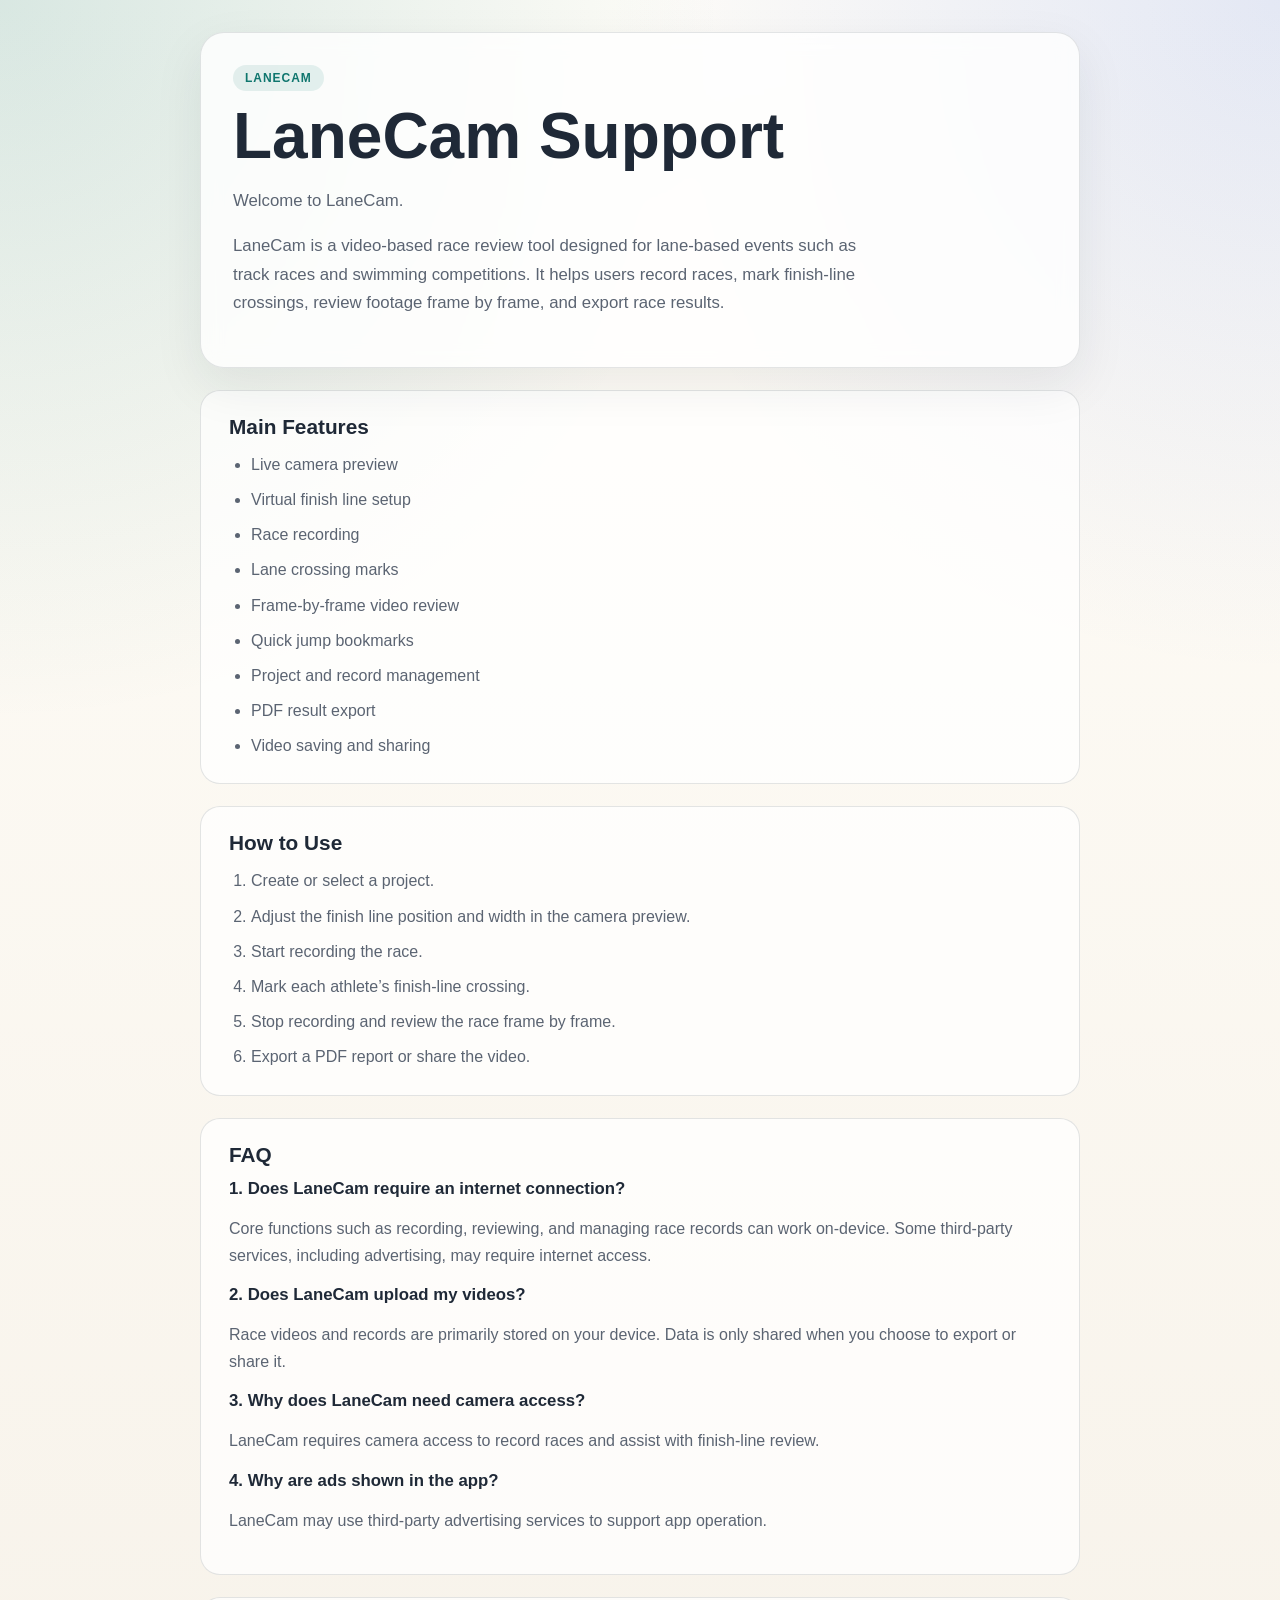
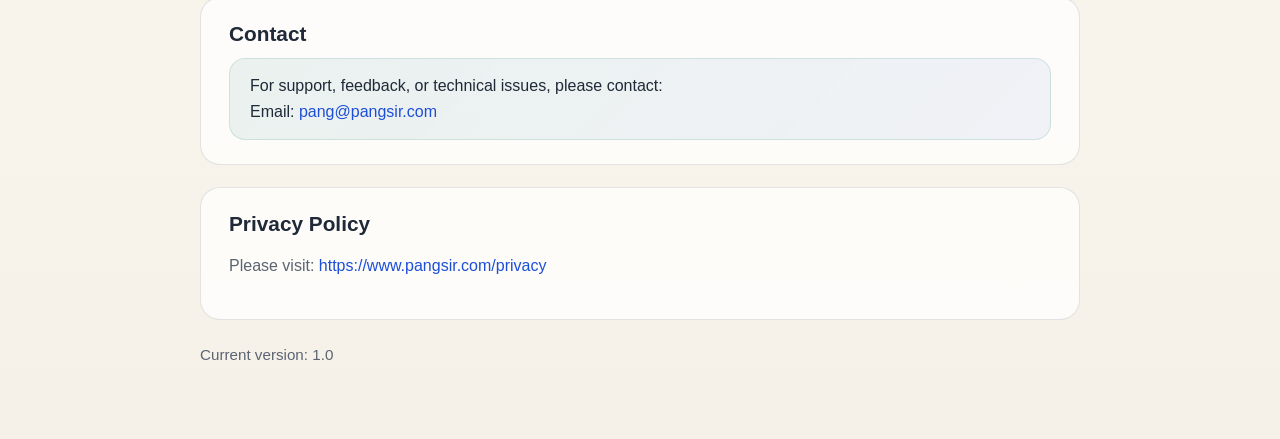
==== lanecam-support/index.html @ 7cb62dc9 "Add LaneCam support and privacy pages" ====
<!doctype html>
<html lang="en">
  <head>
    <meta charset="utf-8" />
    <meta name="viewport" content="width=device-width, initial-scale=1" />
    <title>LaneCam Support</title>
    <link rel="stylesheet" href="/styles.css" />
  </head>
  <body>
    <main class="page">
      <section class="hero">
        <div class="eyebrow">LaneCam</div>
        <h1>LaneCam Support</h1>
        <p class="lead">Welcome to LaneCam.</p>
        <p class="lead">
          LaneCam is a video-based race review tool designed for lane-based events such as track races and swimming
          competitions. It helps users record races, mark finish-line crossings, review footage frame by frame, and
          export race results.
        </p>
      </section>

      <section class="section">
        <h2>Main Features</h2>
        <ul>
          <li>Live camera preview</li>
          <li>Virtual finish line setup</li>
          <li>Race recording</li>
          <li>Lane crossing marks</li>
          <li>Frame-by-frame video review</li>
          <li>Quick jump bookmarks</li>
          <li>Project and record management</li>
          <li>PDF result export</li>
          <li>Video saving and sharing</li>
        </ul>
      </section>

      <section class="section">
        <h2>How to Use</h2>
        <ol>
          <li>Create or select a project.</li>
          <li>Adjust the finish line position and width in the camera preview.</li>
          <li>Start recording the race.</li>
          <li>Mark each athlete’s finish-line crossing.</li>
          <li>Stop recording and review the race frame by frame.</li>
          <li>Export a PDF report or share the video.</li>
        </ol>
      </section>

      <section class="section">
        <h2>FAQ</h2>
        <h3>1. Does LaneCam require an internet connection?</h3>
        <p>
          Core functions such as recording, reviewing, and managing race records can work on-device. Some third-party
          services, including advertising, may require internet access.
        </p>

        <h3>2. Does LaneCam upload my videos?</h3>
        <p>
          Race videos and records are primarily stored on your device. Data is only shared when you choose to export or
          share it.
        </p>

        <h3>3. Why does LaneCam need camera access?</h3>
        <p>LaneCam requires camera access to record races and assist with finish-line review.</p>

        <h3>4. Why are ads shown in the app?</h3>
        <p>LaneCam may use third-party advertising services to support app operation.</p>
      </section>

      <section class="section">
        <h2>Contact</h2>
        <div class="contact-card">
          <div>For support, feedback, or technical issues, please contact:</div>
          <div>Email: <a href="mailto:pang@pangsir.com">pang@pangsir.com</a></div>
        </div>
      </section>

      <section class="section">
        <h2>Privacy Policy</h2>
        <p>
          Please visit:
          <a href="/privacy/">https://www.pangsir.com/privacy</a>
        </p>
      </section>

      <p class="footer">Current version: 1.0</p>
    </main>
  </body>
</html>
---- styles.css ----
:root {
  --bg: #f6f1e8;
  --panel: rgba(255, 255, 255, 0.8);
  --text: #1f2937;
  --muted: #5b6472;
  --accent: #0f766e;
  --accent-2: #1d4ed8;
  --border: rgba(31, 41, 55, 0.12);
}

* {
  box-sizing: border-box;
}

body {
  margin: 0;
  font-family: -apple-system, BlinkMacSystemFont, "Segoe UI", Roboto, Helvetica,
    Arial, sans-serif;
  color: var(--text);
  background:
    radial-gradient(circle at top left, rgba(15, 118, 110, 0.16), transparent 30%),
    radial-gradient(circle at top right, rgba(29, 78, 216, 0.12), transparent 28%),
    linear-gradient(180deg, #fffdf8 0%, var(--bg) 100%);
  min-height: 100vh;
}

.page {
  max-width: 920px;
  margin: 0 auto;
  padding: 32px 20px 56px;
}

.hero {
  padding: 32px;
  border: 1px solid var(--border);
  border-radius: 24px;
  background: var(--panel);
  backdrop-filter: blur(10px);
  box-shadow: 0 18px 50px rgba(31, 41, 55, 0.08);
}

.eyebrow {
  display: inline-block;
  margin-bottom: 12px;
  padding: 6px 12px;
  border-radius: 999px;
  background: rgba(15, 118, 110, 0.1);
  color: var(--accent);
  font-size: 12px;
  font-weight: 700;
  letter-spacing: 0.08em;
  text-transform: uppercase;
}

h1 {
  margin: 0 0 12px;
  font-size: clamp(2.2rem, 5vw, 4rem);
  line-height: 1.05;
}

h2 {
  margin: 0 0 12px;
  font-size: 1.3rem;
}

h3 {
  margin: 0 0 10px;
  font-size: 1.05rem;
}

p,
li {
  line-height: 1.7;
  color: var(--muted);
}

.lead {
  max-width: 70ch;
  font-size: 1.05rem;
}

.section {
  margin-top: 22px;
  padding: 24px 28px;
  border: 1px solid var(--border);
  border-radius: 20px;
  background: rgba(255, 255, 255, 0.72);
}

ul,
ol {
  margin: 12px 0 0;
  padding-left: 22px;
}

li + li {
  margin-top: 8px;
}

.contact-card {
  display: grid;
  gap: 8px;
  padding: 18px 20px;
  border-radius: 16px;
  background: linear-gradient(135deg, rgba(15, 118, 110, 0.08), rgba(29, 78, 216, 0.06));
  border: 1px solid rgba(15, 118, 110, 0.14);
}

a {
  color: var(--accent-2);
  text-decoration: none;
}

a:hover {
  text-decoration: underline;
}

.footer {
  margin-top: 22px;
  color: var(--muted);
  font-size: 0.95rem;
}

@media (max-width: 640px) {
  .page {
    padding: 16px 12px 40px;
  }

  .hero,
  .section {
    padding: 20px 18px;
    border-radius: 18px;
  }
}
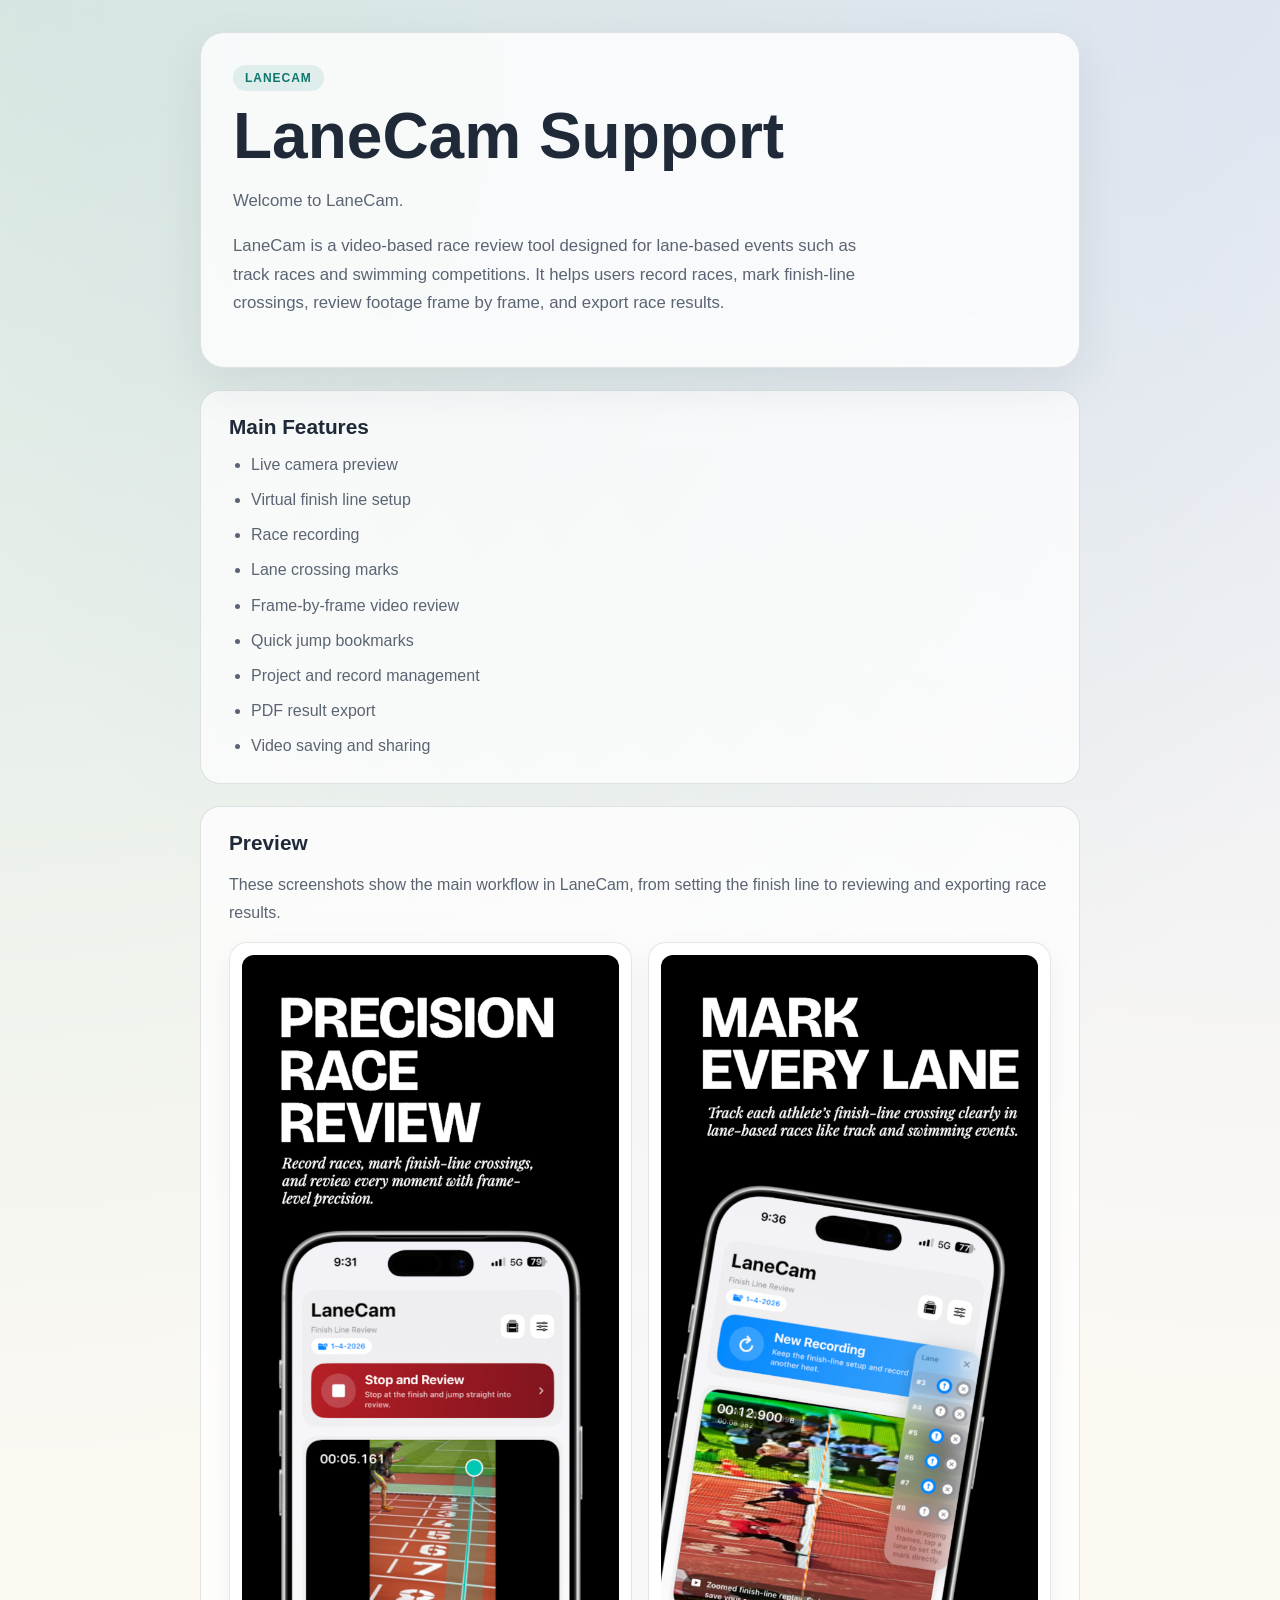
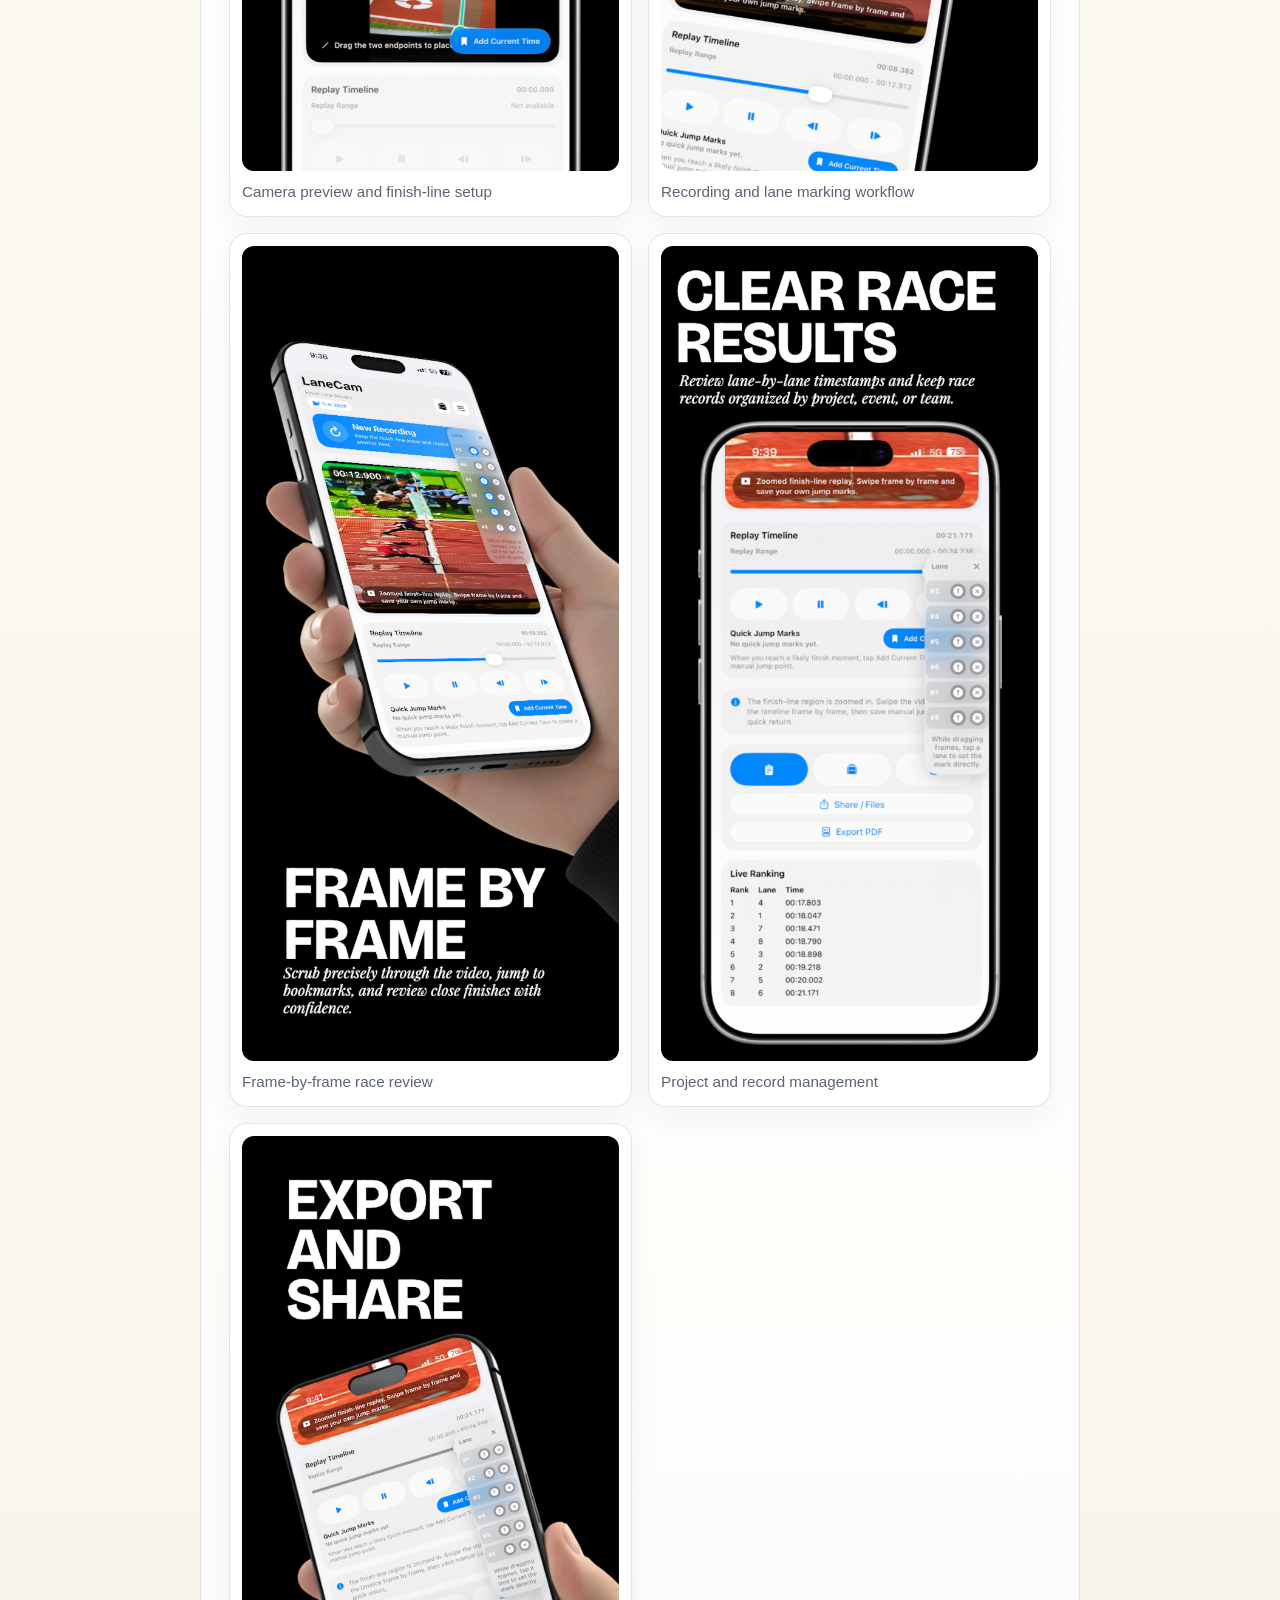
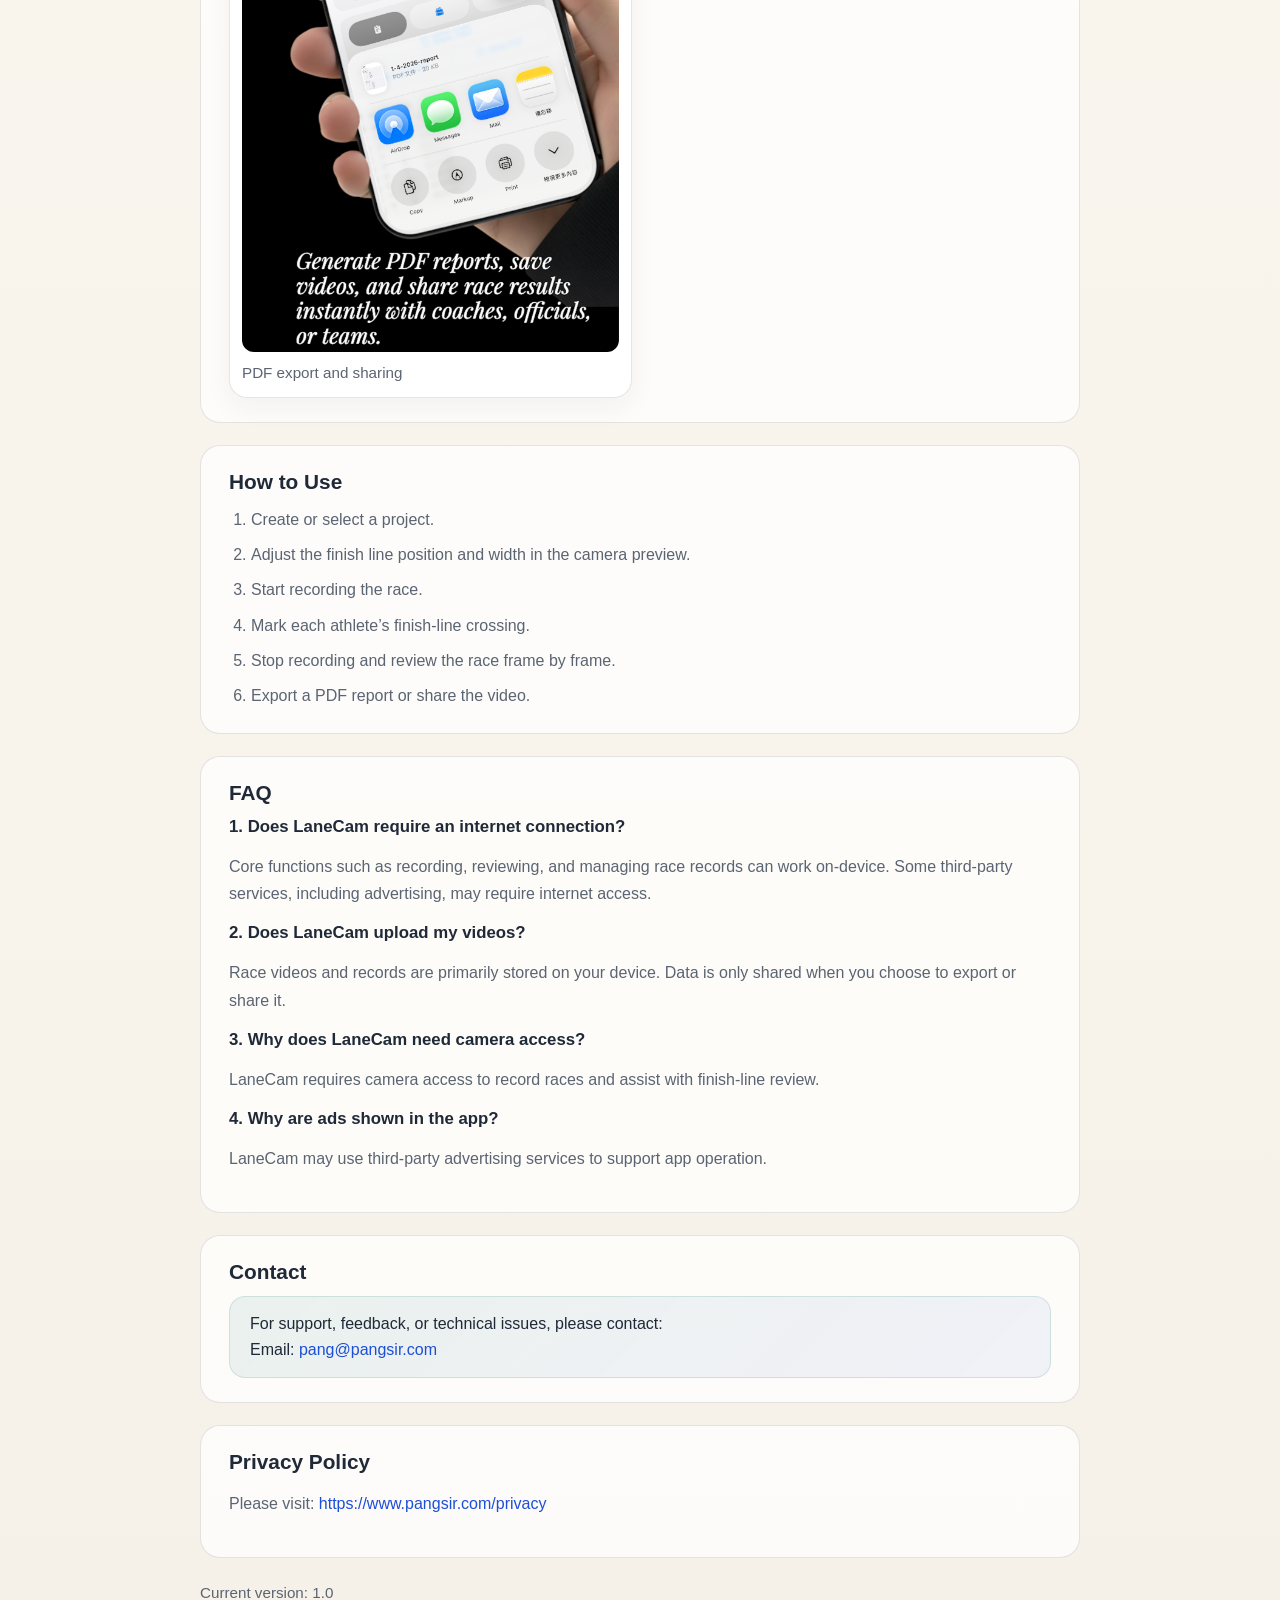
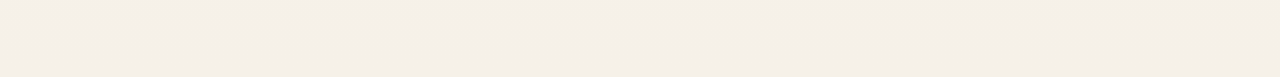
==== commit 824e46a5: "Add support page preview screenshots" ====
--- a/lanecam-support/index.html
+++ b/lanecam-support/index.html
@@ -32,6 +32,35 @@
           <li>PDF result export</li>
           <li>Video saving and sharing</li>
         </ul>
+      </section>
+
+      <section class="section">
+        <h2>Preview</h2>
+        <p>
+          These screenshots show the main workflow in LaneCam, from setting the finish line to reviewing and exporting race results.
+        </p>
+        <div class="preview-grid">
+          <figure class="preview-card">
+            <img src="/asset/pg1.png" alt="LaneCam preview screenshot 1" />
+            <figcaption>Camera preview and finish-line setup</figcaption>
+          </figure>
+          <figure class="preview-card">
+            <img src="/asset/pg2.png" alt="LaneCam preview screenshot 2" />
+            <figcaption>Recording and lane marking workflow</figcaption>
+          </figure>
+          <figure class="preview-card">
+            <img src="/asset/pg3.png" alt="LaneCam preview screenshot 3" />
+            <figcaption>Frame-by-frame race review</figcaption>
+          </figure>
+          <figure class="preview-card">
+            <img src="/asset/pg4.png" alt="LaneCam preview screenshot 4" />
+            <figcaption>Project and record management</figcaption>
+          </figure>
+          <figure class="preview-card">
+            <img src="/asset/pg5.png" alt="LaneCam preview screenshot 5" />
+            <figcaption>PDF export and sharing</figcaption>
+          </figure>
+        </div>
       </section>
 
       <section class="section">
--- a/styles.css
+++ b/styles.css
@@ -37,6 +37,10 @@
   background: var(--panel);
   backdrop-filter: blur(10px);
   box-shadow: 0 18px 50px rgba(31, 41, 55, 0.08);
+}
+
+.hero-home {
+  margin-bottom: 22px;
 }
 
 .eyebrow {
@@ -106,6 +110,73 @@
   border: 1px solid rgba(15, 118, 110, 0.14);
 }
 
+.preview-grid {
+  display: grid;
+  grid-template-columns: repeat(2, minmax(0, 1fr));
+  gap: 16px;
+  margin-top: 16px;
+}
+
+.preview-card {
+  margin: 0;
+  padding: 12px;
+  border-radius: 18px;
+  border: 1px solid rgba(31, 41, 55, 0.12);
+  background: rgba(255, 255, 255, 0.88);
+  box-shadow: 0 10px 28px rgba(31, 41, 55, 0.05);
+}
+
+.preview-card img {
+  display: block;
+  width: 100%;
+  height: auto;
+  aspect-ratio: 1242 / 2688;
+  object-fit: cover;
+  border-radius: 12px;
+  background: #fff;
+}
+
+.preview-card figcaption {
+  margin-top: 10px;
+  color: var(--muted);
+  font-size: 0.95rem;
+  line-height: 1.5;
+}
+
+.link-grid {
+  display: grid;
+  grid-template-columns: repeat(2, minmax(0, 1fr));
+  gap: 16px;
+}
+
+.link-card {
+  display: grid;
+  gap: 8px;
+  padding: 18px 20px;
+  border-radius: 18px;
+  border: 1px solid rgba(31, 41, 55, 0.12);
+  background: rgba(255, 255, 255, 0.88);
+  box-shadow: 0 10px 28px rgba(31, 41, 55, 0.05);
+  text-decoration: none;
+}
+
+.link-card:hover {
+  text-decoration: none;
+  transform: translateY(-1px);
+  box-shadow: 0 14px 30px rgba(31, 41, 55, 0.08);
+}
+
+.link-title {
+  color: var(--text);
+  font-size: 1.05rem;
+  font-weight: 700;
+}
+
+.link-desc {
+  color: var(--muted);
+  line-height: 1.6;
+}
+
 a {
   color: var(--accent-2);
   text-decoration: none;
@@ -131,4 +202,12 @@
     padding: 20px 18px;
     border-radius: 18px;
   }
-}
+
+  .link-grid {
+    grid-template-columns: 1fr;
+  }
+
+  .preview-grid {
+    grid-template-columns: 1fr;
+  }
+}
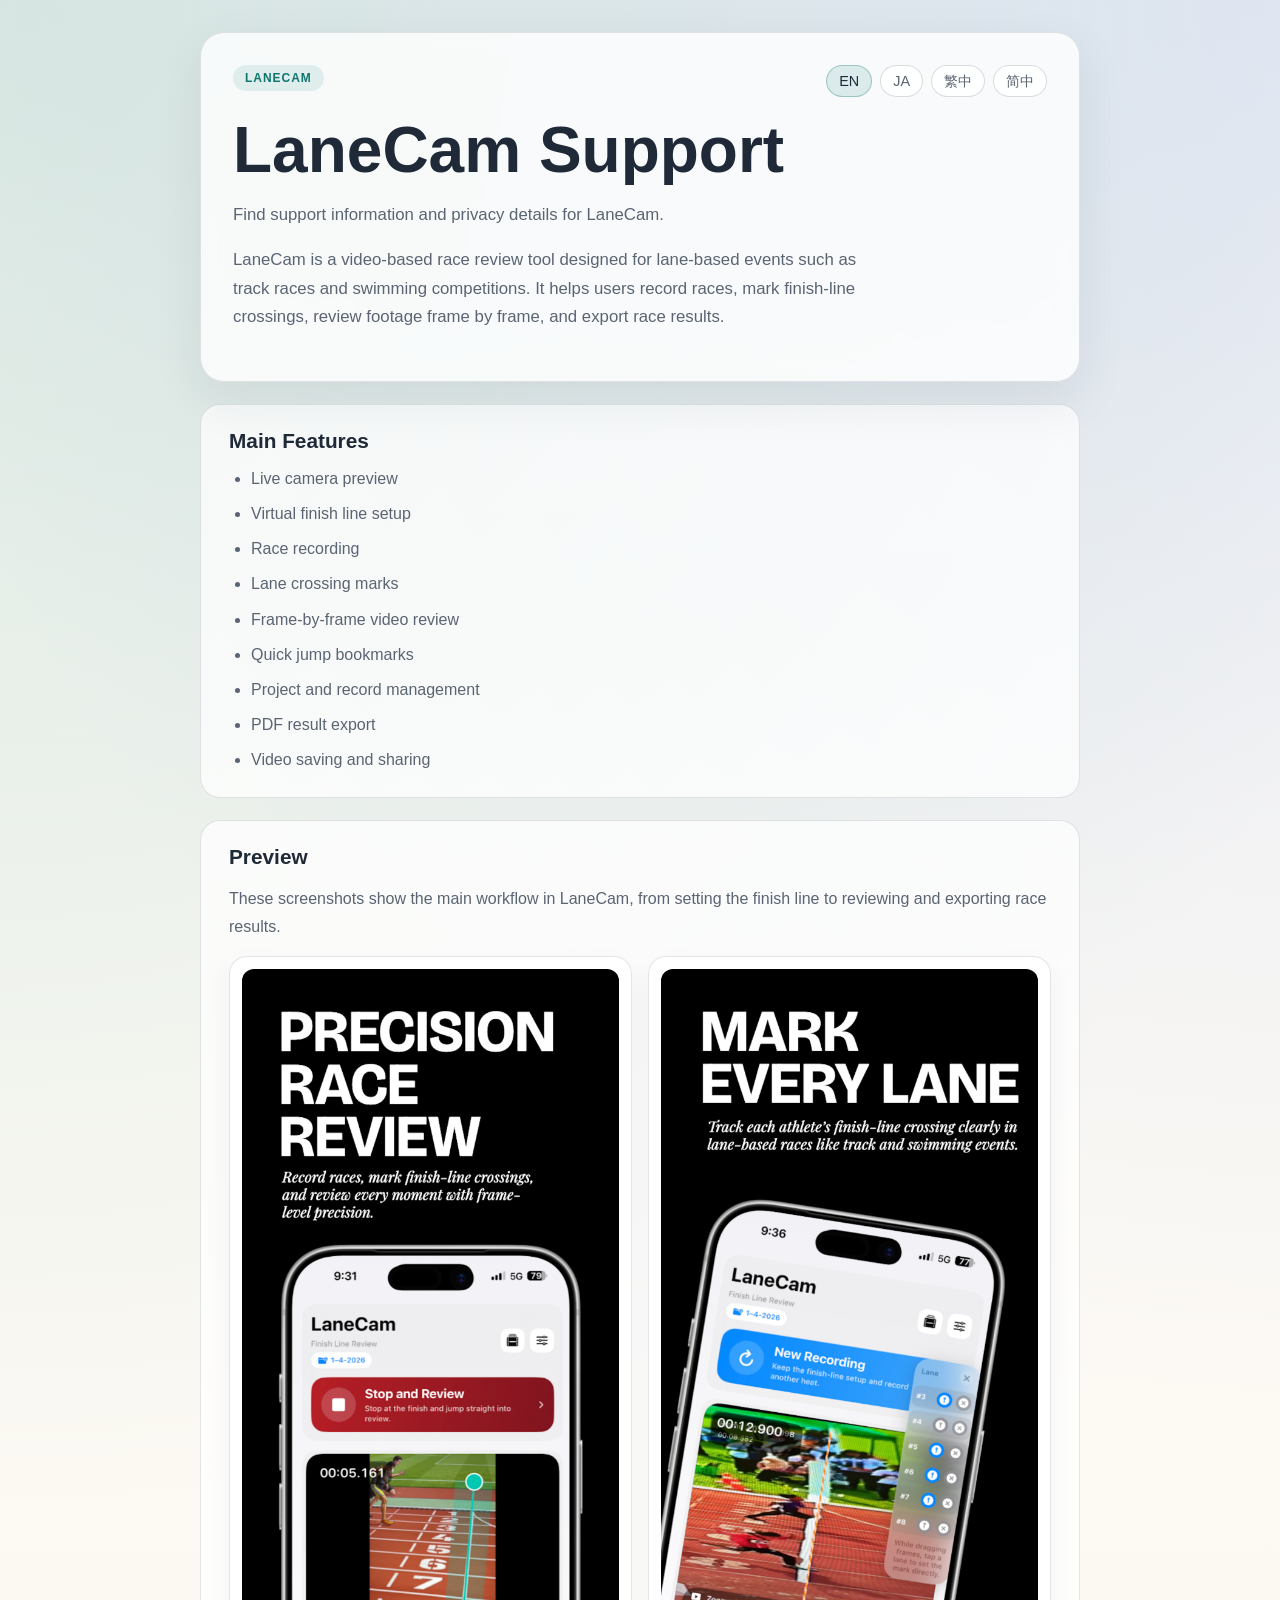
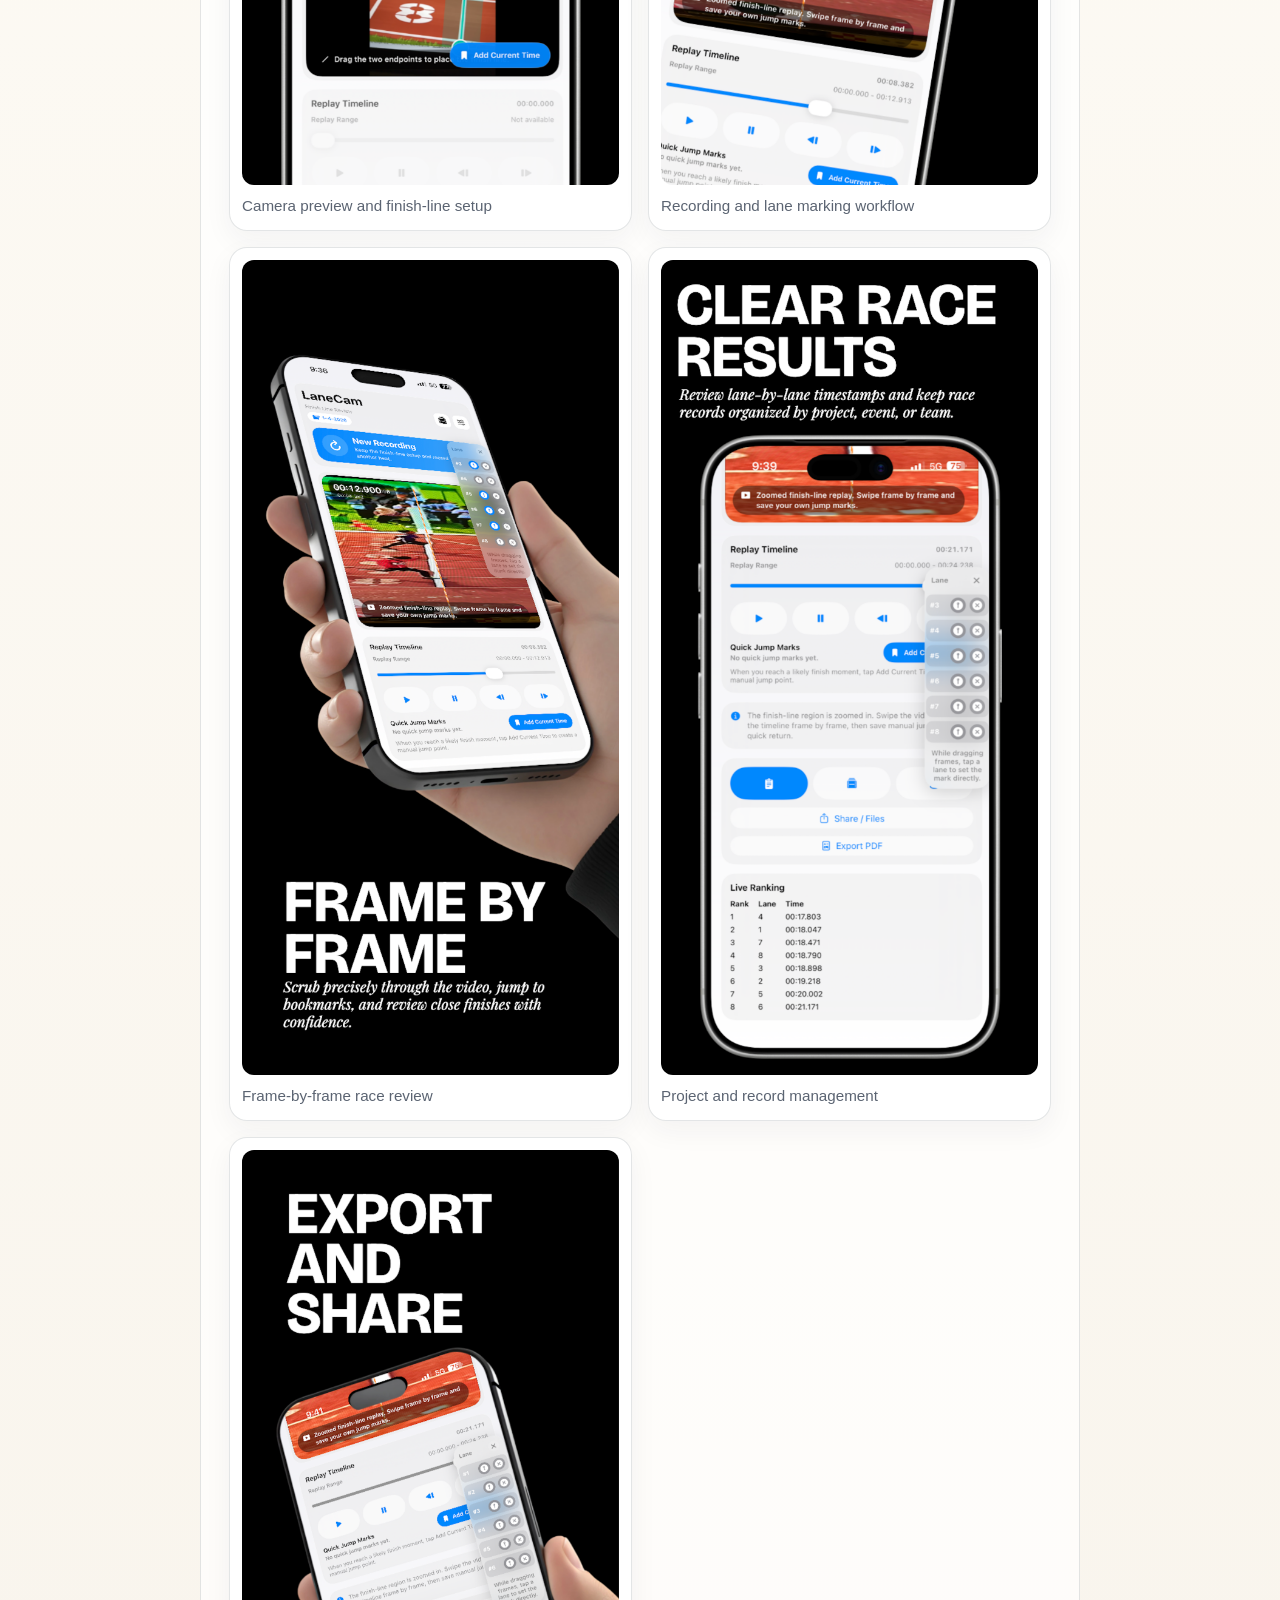
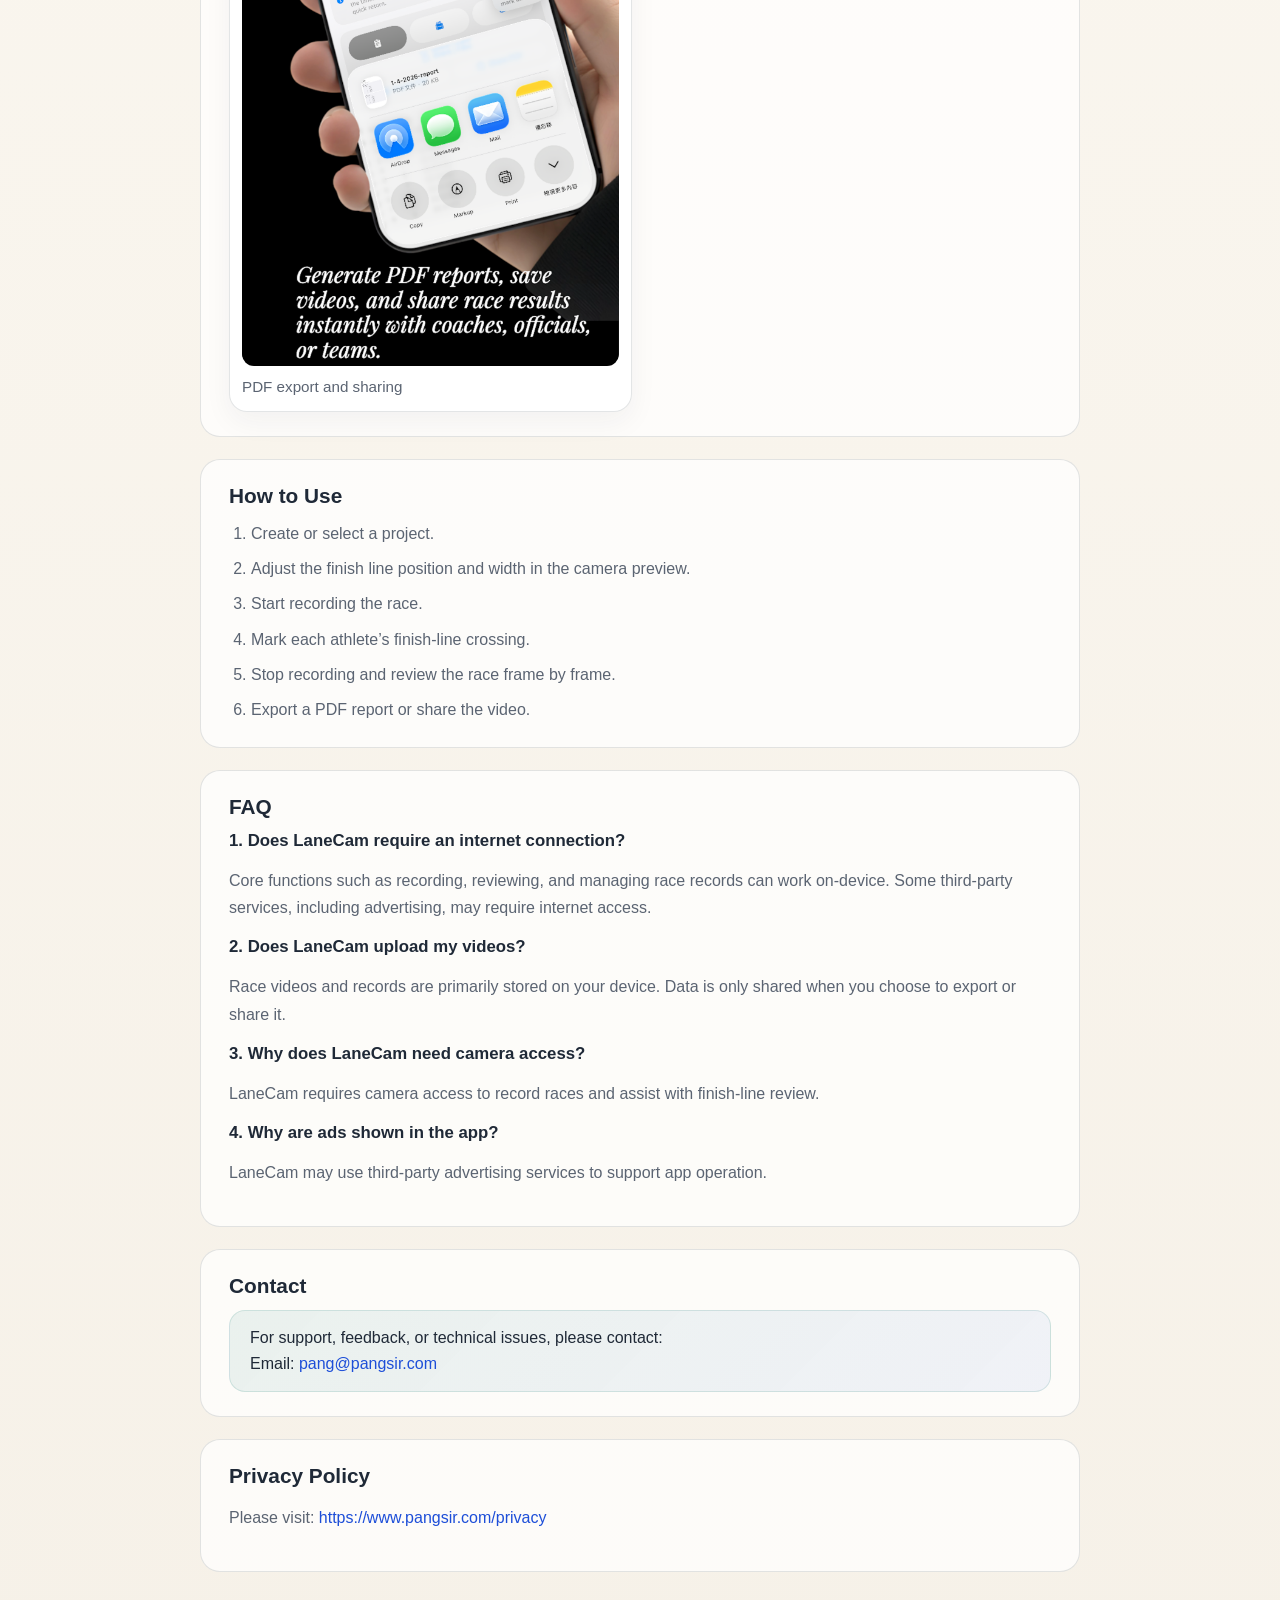
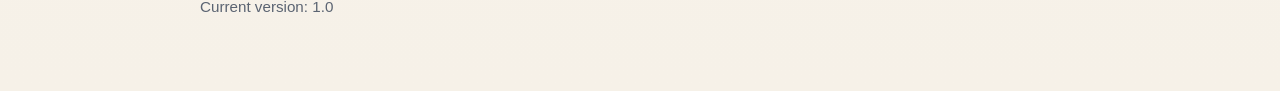
==== commit 3f621ac8: "Add multilingual language switcher" ====
--- a/lanecam-support/index.html
+++ b/lanecam-support/index.html
@@ -5,14 +5,23 @@
     <meta name="viewport" content="width=device-width, initial-scale=1" />
     <title>LaneCam Support</title>
     <link rel="stylesheet" href="/styles.css" />
+    <script src="/i18n.js" defer></script>
   </head>
-  <body>
+  <body data-page="support">
     <main class="page">
       <section class="hero">
-        <div class="eyebrow">LaneCam</div>
-        <h1>LaneCam Support</h1>
-        <p class="lead">Welcome to LaneCam.</p>
-        <p class="lead">
+        <div class="topbar">
+          <div class="eyebrow" data-i18n="site">LaneCam</div>
+          <div class="lang-switcher" aria-label="Language switcher">
+            <button type="button" class="lang-btn" data-lang-option="en">EN</button>
+            <button type="button" class="lang-btn" data-lang-option="ja">JA</button>
+            <button type="button" class="lang-btn" data-lang-option="zh-Hant">繁中</button>
+            <button type="button" class="lang-btn" data-lang-option="zh-Hans">简中</button>
+          </div>
+        </div>
+        <h1 data-i18n="supportTitle">LaneCam Support</h1>
+        <p class="lead" data-i18n="welcomeLead">Welcome to LaneCam.</p>
+        <p class="lead" data-i18n="supportIntro">
           LaneCam is a video-based race review tool designed for lane-based events such as track races and swimming
           competitions. It helps users record races, mark finish-line crossings, review footage frame by frame, and
           export race results.
@@ -20,8 +29,8 @@
       </section>
 
       <section class="section">
-        <h2>Main Features</h2>
-        <ul>
+        <h2 data-i18n="mainFeatures">Main Features</h2>
+        <ul data-i18n-list="support-features">
           <li>Live camera preview</li>
           <li>Virtual finish line setup</li>
           <li>Race recording</li>
@@ -35,37 +44,37 @@
       </section>
 
       <section class="section">
-        <h2>Preview</h2>
-        <p>
+        <h2 data-i18n="previewTitle">Preview</h2>
+        <p data-i18n="previewIntro">
           These screenshots show the main workflow in LaneCam, from setting the finish line to reviewing and exporting race results.
         </p>
         <div class="preview-grid">
           <figure class="preview-card">
             <img src="/asset/pg1.png" alt="LaneCam preview screenshot 1" />
-            <figcaption>Camera preview and finish-line setup</figcaption>
+            <figcaption data-preview-caption>Camera preview and finish-line setup</figcaption>
           </figure>
           <figure class="preview-card">
             <img src="/asset/pg2.png" alt="LaneCam preview screenshot 2" />
-            <figcaption>Recording and lane marking workflow</figcaption>
+            <figcaption data-preview-caption>Recording and lane marking workflow</figcaption>
           </figure>
           <figure class="preview-card">
             <img src="/asset/pg3.png" alt="LaneCam preview screenshot 3" />
-            <figcaption>Frame-by-frame race review</figcaption>
+            <figcaption data-preview-caption>Frame-by-frame race review</figcaption>
           </figure>
           <figure class="preview-card">
             <img src="/asset/pg4.png" alt="LaneCam preview screenshot 4" />
-            <figcaption>Project and record management</figcaption>
+            <figcaption data-preview-caption>Project and record management</figcaption>
           </figure>
           <figure class="preview-card">
             <img src="/asset/pg5.png" alt="LaneCam preview screenshot 5" />
-            <figcaption>PDF export and sharing</figcaption>
+            <figcaption data-preview-caption>PDF export and sharing</figcaption>
           </figure>
         </div>
       </section>
 
       <section class="section">
-        <h2>How to Use</h2>
-        <ol>
+        <h2 data-i18n="howToUse">How to Use</h2>
+        <ol data-i18n-list="support-howto">
           <li>Create or select a project.</li>
           <li>Adjust the finish line position and width in the camera preview.</li>
           <li>Start recording the race.</li>
@@ -76,43 +85,45 @@
       </section>
 
       <section class="section">
-        <h2>FAQ</h2>
-        <h3>1. Does LaneCam require an internet connection?</h3>
-        <p>
-          Core functions such as recording, reviewing, and managing race records can work on-device. Some third-party
-          services, including advertising, may require internet access.
-        </p>
+        <h2 data-i18n="faq">FAQ</h2>
+        <div id="faq-items">
+          <h3>1. Does LaneCam require an internet connection?</h3>
+          <p>
+            Core functions such as recording, reviewing, and managing race records can work on-device. Some third-party
+            services, including advertising, may require internet access.
+          </p>
 
-        <h3>2. Does LaneCam upload my videos?</h3>
-        <p>
-          Race videos and records are primarily stored on your device. Data is only shared when you choose to export or
-          share it.
-        </p>
+          <h3>2. Does LaneCam upload my videos?</h3>
+          <p>
+            Race videos and records are primarily stored on your device. Data is only shared when you choose to export or
+            share it.
+          </p>
 
-        <h3>3. Why does LaneCam need camera access?</h3>
-        <p>LaneCam requires camera access to record races and assist with finish-line review.</p>
+          <h3>3. Why does LaneCam need camera access?</h3>
+          <p>LaneCam requires camera access to record races and assist with finish-line review.</p>
 
-        <h3>4. Why are ads shown in the app?</h3>
-        <p>LaneCam may use third-party advertising services to support app operation.</p>
+          <h3>4. Why are ads shown in the app?</h3>
+          <p>LaneCam may use third-party advertising services to support app operation.</p>
+        </div>
       </section>
 
       <section class="section">
-        <h2>Contact</h2>
+        <h2 data-i18n="contact">Contact</h2>
         <div class="contact-card">
-          <div>For support, feedback, or technical issues, please contact:</div>
+          <div data-i18n="supportContactIntro">For support, feedback, or technical issues, please contact:</div>
           <div>Email: <a href="mailto:pang@pangsir.com">pang@pangsir.com</a></div>
         </div>
       </section>
 
       <section class="section">
-        <h2>Privacy Policy</h2>
+        <h2 data-i18n="privacyPolicy">Privacy Policy</h2>
         <p>
-          Please visit:
-          <a href="/privacy/">https://www.pangsir.com/privacy</a>
+          <span data-i18n="supportPrivacyIntro">Please visit:</span>
+          <a href="/privacy/" data-lang-link data-base-href="/privacy/">https://www.pangsir.com/privacy</a>
         </p>
       </section>
 
-      <p class="footer">Current version: 1.0</p>
+      <p class="footer" data-i18n="currentVersion">Current version: 1.0</p>
     </main>
   </body>
 </html>
--- a/styles.css
+++ b/styles.css
@@ -41,6 +41,14 @@
 
 .hero-home {
   margin-bottom: 22px;
+}
+
+.topbar {
+  display: flex;
+  align-items: flex-start;
+  justify-content: space-between;
+  gap: 16px;
+  margin-bottom: 14px;
 }
 
 .eyebrow {
@@ -56,6 +64,38 @@
   text-transform: uppercase;
 }
 
+.lang-switcher {
+  display: flex;
+  flex-wrap: wrap;
+  justify-content: flex-end;
+  gap: 8px;
+}
+
+.lang-btn {
+  appearance: none;
+  border: 1px solid rgba(31, 41, 55, 0.16);
+  background: rgba(255, 255, 255, 0.85);
+  color: var(--muted);
+  padding: 8px 12px;
+  border-radius: 999px;
+  font: inherit;
+  font-size: 0.9rem;
+  line-height: 1;
+  cursor: pointer;
+  transition: transform 0.15s ease, background 0.15s ease, color 0.15s ease,
+    border-color 0.15s ease;
+}
+
+.lang-btn:hover {
+  transform: translateY(-1px);
+}
+
+.lang-btn.is-active {
+  color: var(--text);
+  border-color: rgba(15, 118, 110, 0.32);
+  background: rgba(15, 118, 110, 0.12);
+}
+
 h1 {
   margin: 0 0 12px;
   font-size: clamp(2.2rem, 5vw, 4rem);
@@ -197,6 +237,14 @@
     padding: 16px 12px 40px;
   }
 
+  .topbar {
+    flex-direction: column;
+  }
+
+  .lang-switcher {
+    justify-content: flex-start;
+  }
+
   .hero,
   .section {
     padding: 20px 18px;
